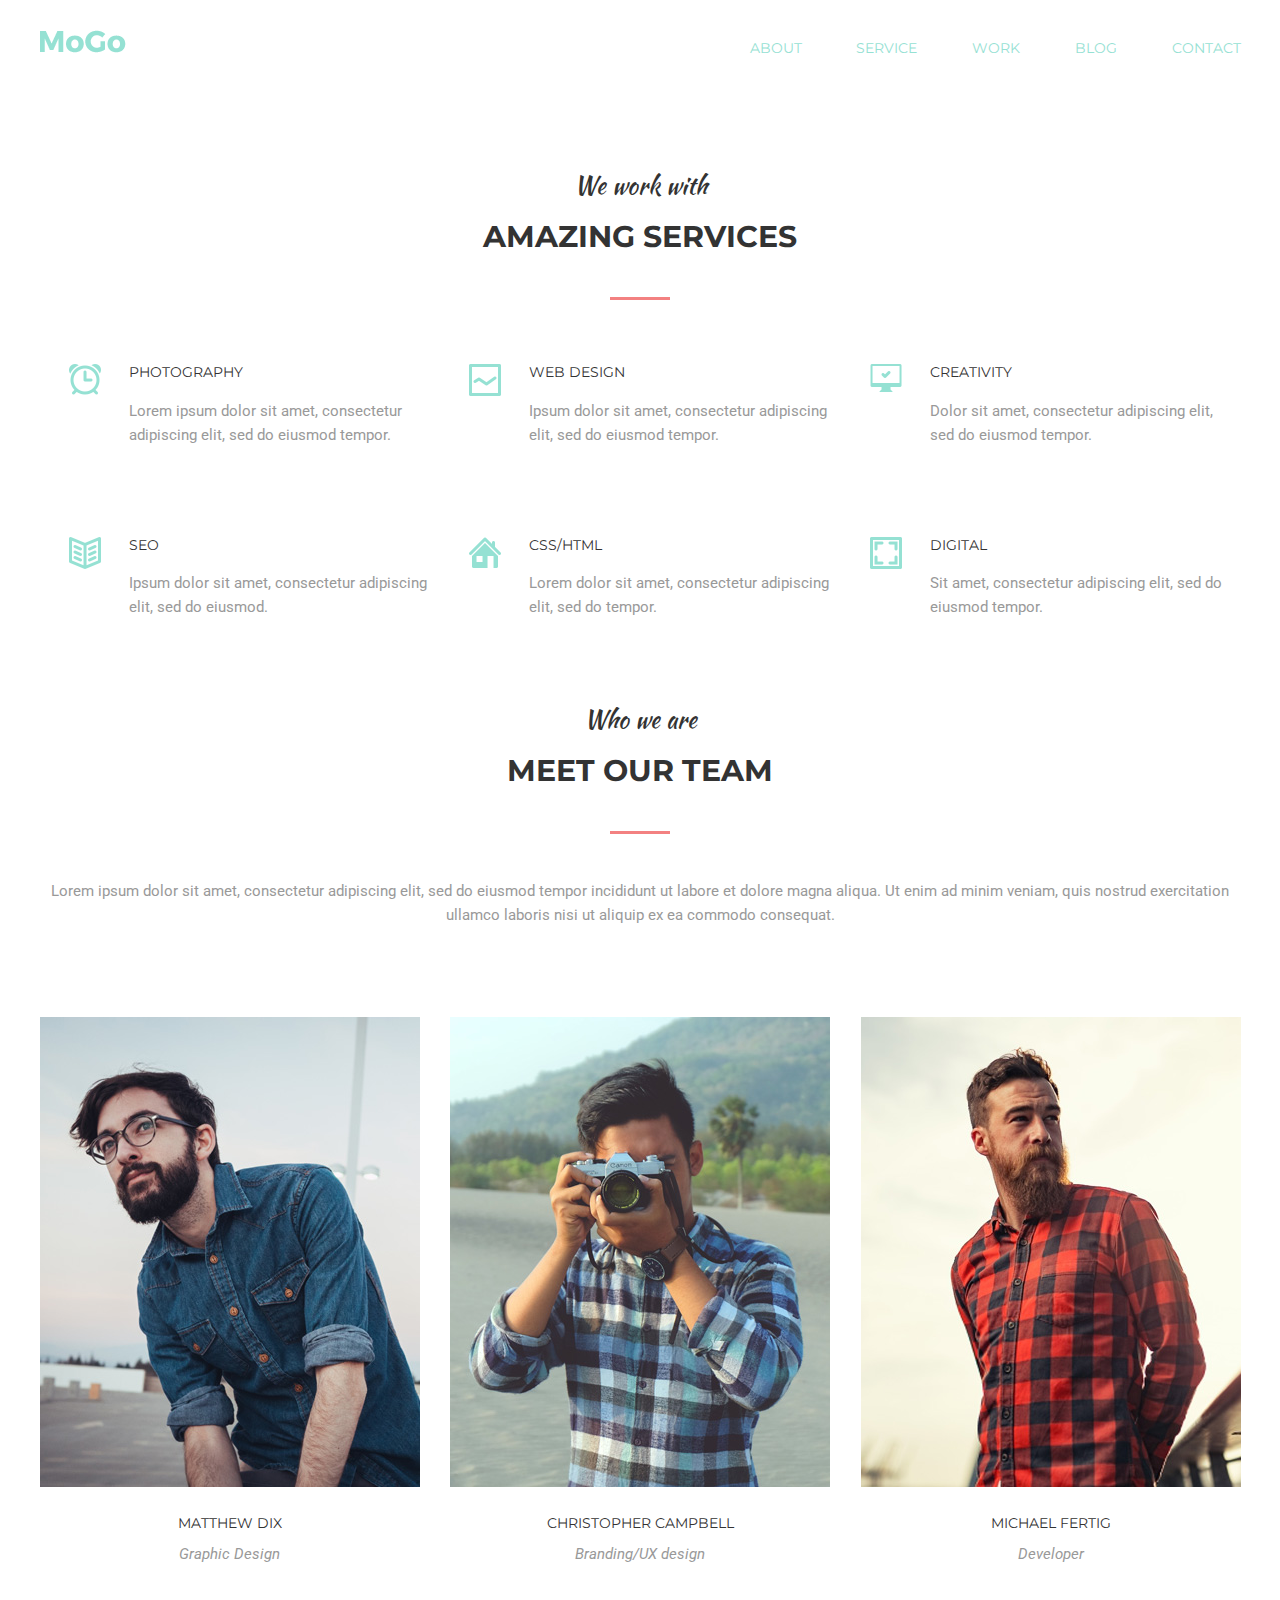
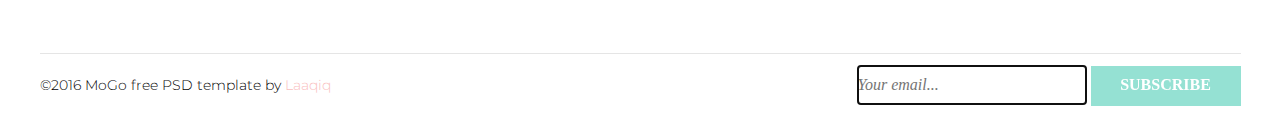
==== hw-06/index.html @ 039f33b3 "HW-06" ====
<!DOCTYPE html>
<html lang="en">

<head>
    <meta charset="UTF-8">
    <meta name="viewport" content="width=device-width, initial-scale=1.0">
    <meta http-equiv="X-UA-Compatible" content="ie=edge">
    <title>HW-06</title>
    <link rel="stylesheet" href="css/normalize.css">
    <link rel="stylesheet" href="css/styles.css">
    <link href="https://fonts.googleapis.com/css?family=Montserrat:400,700&display=swap" rel="stylesheet">
    <link href="https://fonts.googleapis.com/css?family=Kaushan+Script&display=swap" rel="stylesheet">
    <link href="https://fonts.googleapis.com/css?family=Roboto:400,700&display=swap" rel="stylesheet">
</head>

<body>
    <header class="container">
        <nav class="navigation ">
            <img src="img/logo/logo.png" alt="logo site" class="logo" width="86px" height="23px">
            <ul class="menu">
                <li class="menu-item">
                    <a href="#" class="menu-item-link">About</a>
                </li>
                <li class="menu-item">
                    <a href="#" class="menu-item-link">service</a>
                </li>
                <li class="menu-item">
                    <a href="#" class="menu-item-link">work</a>
                </li>
                <li class="menu-item">
                    <a href="#" class="menu-item-link">blog</a>
                </li>
                <li class="menu-item">
                    <a href="#" class="menu-item-link">contact</a>
                </li>
            </ul>
        </nav>
    </header>
    <main class="main_site">
        <section class="service container">
            <p class="service_index">
                We work with
            </p>
            <h2 class="serv_name">
                Amazing Services
            </h2>
            <ul class="serv_table">
                <li class="serv_list">
                    <h3 class="serv_item">
                        Photography
                    </h3>
                    <p class="serv_description">
                        Lorem ipsum dolor sit amet, consectetur adipiscing elit, sed do eiusmod tempor.
                    </p>
                </li>
                <li class="serv_list">
                    <h3 class="serv_item">
                        Web Design
                    </h3>
                    <p class="serv_description">
                        Ipsum dolor sit amet, consectetur adipiscing elit, sed do eiusmod tempor.
                    </p>
                </li>
                <li class="serv_list">
                    <h3 class="serv_item">
                        Creativity
                    </h3>
                    <p class="serv_description">
                        Dolor sit amet, consectetur adipiscing elit, sed do eiusmod tempor.
                    </p>
                </li>
                <li class="serv_list">
                    <h3 class="serv_item">
                        seo
                    </h3>
                    <p class="serv_description">
                        Ipsum dolor sit amet, consectetur adipiscing elit, sed do eiusmod.
                    </p>
                </li>
                <li class="serv_list">
                    <h3 class="serv_item">
                        Css/Html
                    </h3>
                    <p class="serv_description">
                        Lorem dolor sit amet, consectetur adipiscing elit, sed do tempor.
                    </p>
                </li>
                <li class="serv_list">
                    <h3 class="serv_item">
                        digital
                    </h3>
                    <p class="serv_description">
                        Sit amet, consectetur adipiscing elit, sed do eiusmod tempor. </p>
                </li>
            </ul>

        </section>


        <section class="team container">
            <p class="service_index">
                Who we are
            </p>
            <h2 class="serv_name">
                Meet our team
            </h2>
            <p class="team_notation">
                Lorem ipsum dolor sit amet, consectetur adipiscing elit, sed do eiusmod tempor incididunt ut labore et
                dolore magna aliqua. Ut enim ad minim veniam, quis nostrud exercitation ullamco laboris nisi ut aliquip
                ex ea commodo consequat.
            </p>

            <ul class="list_workers">
                <li class="workers">
                    <div class="cards_workers">
                        <img class="people-photo" src="img/section_team/people/people_380_470_1.jpg" alt="photo"
                            width="380" height="470">
                        <div class="overlay_social">
                            <ul class="social_list">
                                <li class="icons_social">
                                    <a href="#" class="social_link facebook"></a>
                                </li>
                                <li class="icons_social">
                                    <a href="#" class="social_link twitter"></a>
                                </li>
                                <li class="icons_social">
                                    <a href="#" class="social_link pinterest"></a>
                                </li>
                                <li class="icons_social">
                                    <a href="#" class="social_link instagram"></a>
                                </li>
                            </ul>
                        </div>


                    </div>
                    <p class="name">matthew dix</p>
                    <p class="position">Graphic Design</p>
                </li>

                <li class="workers">
                    <div class="cards_workers">
                        <img class="people-photo" src="img/section_team/people/people_380_470_2.jpg" alt="photo"
                            width="380" height="470">
                        <div class="overlay_social">
                            <ul class="social_list">
                                <li class="icons_social">
                                    <a href="#" class="social_link facebook"></a>
                                </li>
                                <li class="icons_social">
                                    <a href="#" class="social_link twitter"></a>
                                </li>
                                <li class="icons_social">
                                    <a href="#" class="social_link pinterest"></a>
                                </li>
                                <li class="icons_social">
                                    <a href="#" class="social_link instagram"></a>
                                </li>
                            </ul>
                        </div>


                    </div>
                    <p class="name">Christopher Campbell</p>
                    <p class="position">Branding/UX design</p>
                </li>

                <li class="workers">
                    <div class="cards_workers">
                        <img class="people-photo" src="img/section_team/people/people_380_470_3.jpg" alt="photo"
                            width="380" height="470">
                        <div class="overlay_social">
                            <ul class="social_list">
                                <li class="icons_social">
                                    <a href="#" class="social_link facebook"></a>
                                </li>
                                <li class="icons_social">
                                    <a href="#" class="social_link twitter"></a>
                                </li>
                                <li class="icons_social">
                                    <a href="#" class="social_link pinterest"></a>
                                </li>
                                <li class="icons_social">
                                    <a href="#" class="social_link instagram"></a>
                                </li>
                            </ul>
                        </div>


                    </div>
                    <p class="name">Michael Fertig </p>
                    <p class="position">Developer</p>
                </li>
            </ul>
        </section>
    </main>

      <footer class="footer_info container">
            <div class="ligal">
                <p class="ligal_info">&#169;2016 MoGo free PSD template by
                    <a href="#" class="ligal_name">Laaqiq</a>
                  </p>
            </div>
            <div class="fit_back">
                <form class="form_mail" action="#" method="GET">
                    <input class="mail_password" autofocus required
                     placeholder="Your email...">
                    
                    <button class="send_btn" type="submit">
                        subscribe</button>
                  </form>
            </div>
        </footer>
</body>


</html>
---- hw-06/css/styles.css ----
/*================== PATERNS ==========================*/

html {
    box-sizing: border-box;
}

*,
*::after,
*::before {
    margin: 0;
    padding: 0;
    box-sizing: inherit;
}

img {
    display: block;
}

.container {
    width: 1201px;
    margin: 0 auto;
    margin-bottom: 87px;
}

/* ============= HEADER ========================== */
.navigation {
    min-height: 85px;
    display: flex;
    justify-content: space-between;
    align-items: baseline;
    padding-top: 30px;
}

.menu {
    width: 491px;
    display: flex;
    justify-content: space-between;
}

.menu-item {
    list-style: none;

}

.menu-item::after {
    display: block;
    content: '';

    background-color: rgba(243, 129, 129, 0);
    transition: all 200ms linear;

}

.menu-item:hover::after {
    display: block;
    content: '';
    margin-top: 12px;
    width: 100%;
    height: 3px;
    background-color: rgba(243, 129, 129, 1);
}

.menu-item:hover .menu-item-link {
    color: #f38181;
}

/* ======= SECTION Amazing Services ============ */

.service_index {
    margin-bottom: 18px;
}

.serv_name::after {
    display: block;
    content: '';
    margin: 0 auto;
    width: 60px;
    height: 3px;
    background-color: #f38181;
    margin-top: 42px;
}

.serv_table {
    width: 1201px;
    display: flex;
    justify-content: space-around;
    flex-wrap: wrap;
    list-style: none;
    margin-top: 64px;
}

.serv_description {
    margin-top: 18px;
}


.serv_list {
    position: relative;
    width: 383px;
    padding-left: 81px;
    margin-bottom: 90px;
}

.serv_list:nth-last-child(-n + 3) {
    margin-bottom: 0;
}

.serv_list:nth-child(1) .serv_item:before {
    position: absolute;
    top: 0;
    left: 21px;
    width: 32px;
    height: auto;
    content: url(../img/section_service/alarm.png);
}

.serv_list:nth-child(2) .serv_item:before {
    position: absolute;
    top: 0;
    left: 21px;
    width: 32px;
    height: auto;
    content: url(../img/section_service/graph.png);
}


.serv_list:nth-child(3) .serv_item:before {
    position: absolute;
    top: 0;
    left: 21px;
    width: 32px;
    height: auto;
    content: url(../img/section_service/computer.png);
}

.serv_list:nth-child(4) .serv_item:before {
    position: absolute;
    top: 0;
    left: 21px;
    width: 32px;
    height: auto;
    content: url(../img/section_service/book.png);
}

.serv_list:nth-child(5) .serv_item:before {
    position: absolute;
    top: 0;
    left: 21px;
    width: 32px;
    height: auto;
    content: url(../img/section_service/home.png);
}

.serv_list:nth-child(6) .serv_item:before {
    position: absolute;
    top: 0;
    left: 21px;
    width: 32px;
    height: auto;
    content: url(../img/section_service/image.png);
}


/*=========== SECTION TEAM =============================== */

.team_notation {
    margin-bottom: 90px;
}

.list_workers {
    list-style: none;
    display: flex;
    justify-content: space-between;
    flex-wrap: wrap;
    list-style: none;
    text-align: center;
}

.cards_workers {
    position: relative;
    margin-bottom: 28px;
    transition: all 200ms linear;
}

.overlay_social {
    position: absolute;
    top: 0;
    left: 0;
    width: 380px;
    height: 470px;
    background-image: linear-gradient(0deg,
            rgba(252, 227, 138, 0.7) 0%,
            rgba(243, 129, 129, 0.7) 100%);
    opacity: 0;

}

.cards_workers:hover .overlay_social {
    opacity: 1;
}

.cards_workers:hover {
    opacity: 1;
    transform: translate(-10px, -10px);
    box-shadow: 10px 10px #95e1d3;
}

.social_list {
    top: 50%;
    left: 50%;
    transform: translate(-50%, -50%);
    position: absolute;
    list-style: none;
    display: flex;
    justify-content: center;
}

.icons_social {
    width: 55px;
    height: 56px;
    margin-left: 1px;
    
}

.social_link {
    display: block;
    width: 55px;
    height: 56px;
    background-color: #fce38a;
    background-position: center;
    background-repeat: no-repeat;
    margin-right: 1px;
    transition: all 200ms linear;
    
}

.social_link:hover {

    background-color: #95e1d3;

}

.facebook {
    background-image: url(../img/section_team/social/facebook.png);
}

.twitter {
    background-image: url(../img/section_team/social/twitter.png);
}

.pinterest {
    background-image: url(../img/section_team/social/pinterest.png);
}

.instagram {
    background-image: url(../img/section_team/social/instagram.png);
}


/*===================  FOOTER ====================*/

.footer_info {
    display: flex;
    justify-content: space-between;
    align-items: center;
    min-height: 64px;
    border-top: 1px solid #e5e5e5;
    margin-bottom: 0;
}

.ligal_info {
    font-family: 'Montserrat', sans-serif;
    font-size: 14px;
    font-weight: 300;
}

.ligal_name {
    color: #f9c0c0;
    text-decoration: none;
}

.mail_password  {
    height: 40px;
    width: 230px;
    font-style: italic;
    border: 1px solid #e5e5e5;
}

.mail_item::placeholder {
    color: #b3b3b3;
}

.send_btn {
    height: 40px;
    width: 150px;
    border: none;
    color: #ffffff;
    font-weight: 700;
    cursor: pointer;
    text-transform: uppercase;
    background-color: #95e1d3;
}


/* === FONTS : size, family, text-transform, color, text-decoration =====*/


.menu-item-link {
    font-size: 14px;
    font-family: "Montserrat";
    color: #95e1d3;
    text-transform: uppercase;
    line-height: 1.2;
    text-decoration: none;
    transition: all 200ms linear;
}


.service_index {

    font-size: 24px;
    font-family: 'Kaushan Script', cursive;
    color: rgb(51, 51, 51);
    line-height: 1.2;
    text-align: center;

}

.serv_name {

    font-size: 30px;
    font-family: "Montserrat";
    color: rgb(51, 51, 51);
    font-weight: bold;
    text-transform: uppercase;
    line-height: 1.2;
    text-align: center;
}

.serv_item {

    font-size: 14px;
    font-family: "Montserrat";
    color: rgb(51, 51, 51);
    text-transform: uppercase;
    font-weight: 400;
    line-height: 1.2;
    text-align: left;

}

.serv_description {

    font-size: 15px;
    font-family: "Roboto", sans-serif;
    color: rgb(153, 153, 153);
    line-height: 1.6;
    text-align: left;
}

.team_notation {
    margin-top: 45px;
    font-size: 15px;
    font-family: "Roboto";
    color: rgb(153, 153, 153);
    line-height: 1.6;
    text-align: center;

}

.name {

    font-size: 14px;
    font-family: "Montserrat";
    color: rgb(51, 51, 51);
    text-transform: uppercase;
    line-height: 1.2;
    margin-bottom: 10px;
}

.position {
    font-size: 15px;
    font-family: "Roboto";
    color: rgb(153, 153, 153);
    font-style: italic;
    line-height: 1.6;

}
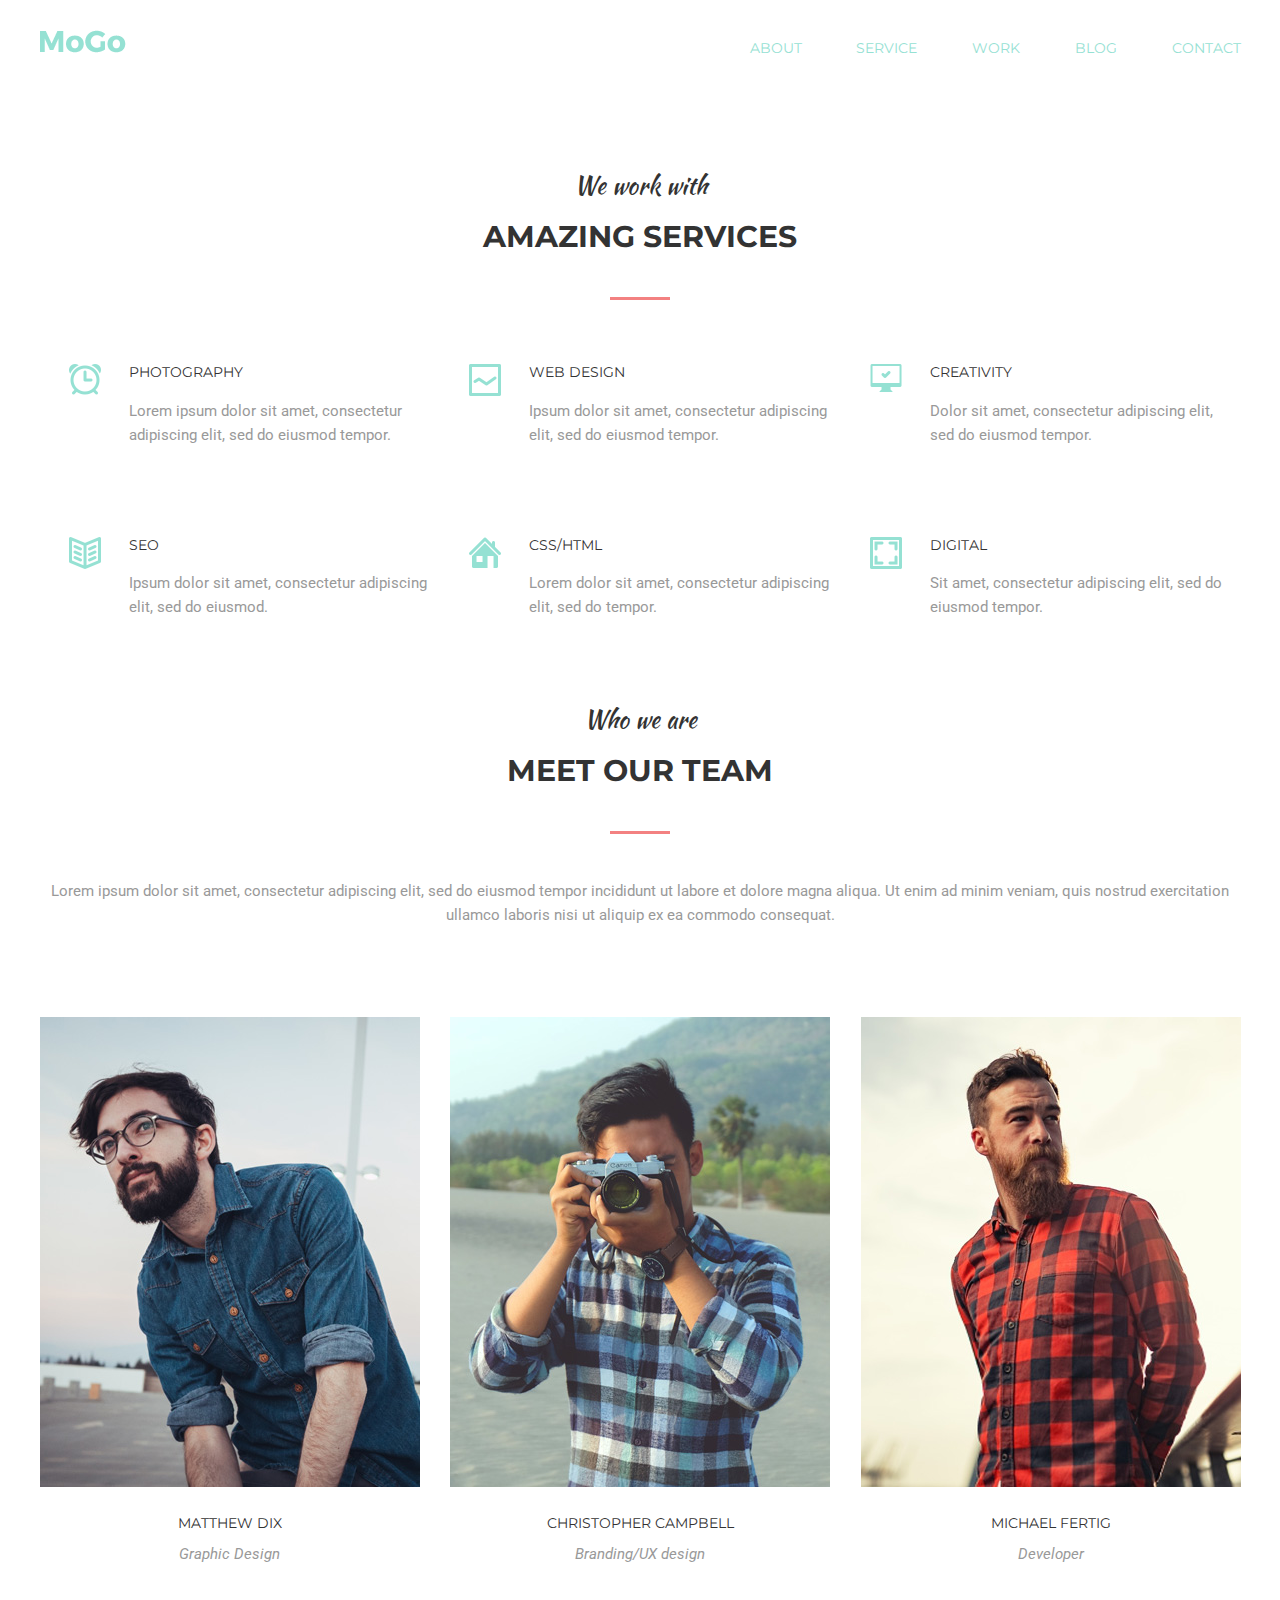
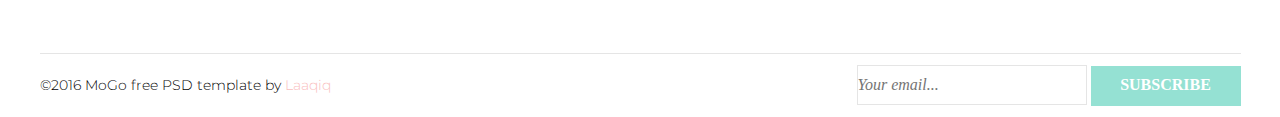
==== commit 8298a8b2: "HW6 ligal" ====
--- a/hw-06/index.html
+++ b/hw-06/index.html
@@ -203,7 +203,7 @@
             </div>
             <div class="fit_back">
                 <form class="form_mail" action="#" method="GET">
-                    <input class="mail_password" autofocus required
+                    <input class="mail_password" required
                      placeholder="Your email...">
                     
                     <button class="send_btn" type="submit">
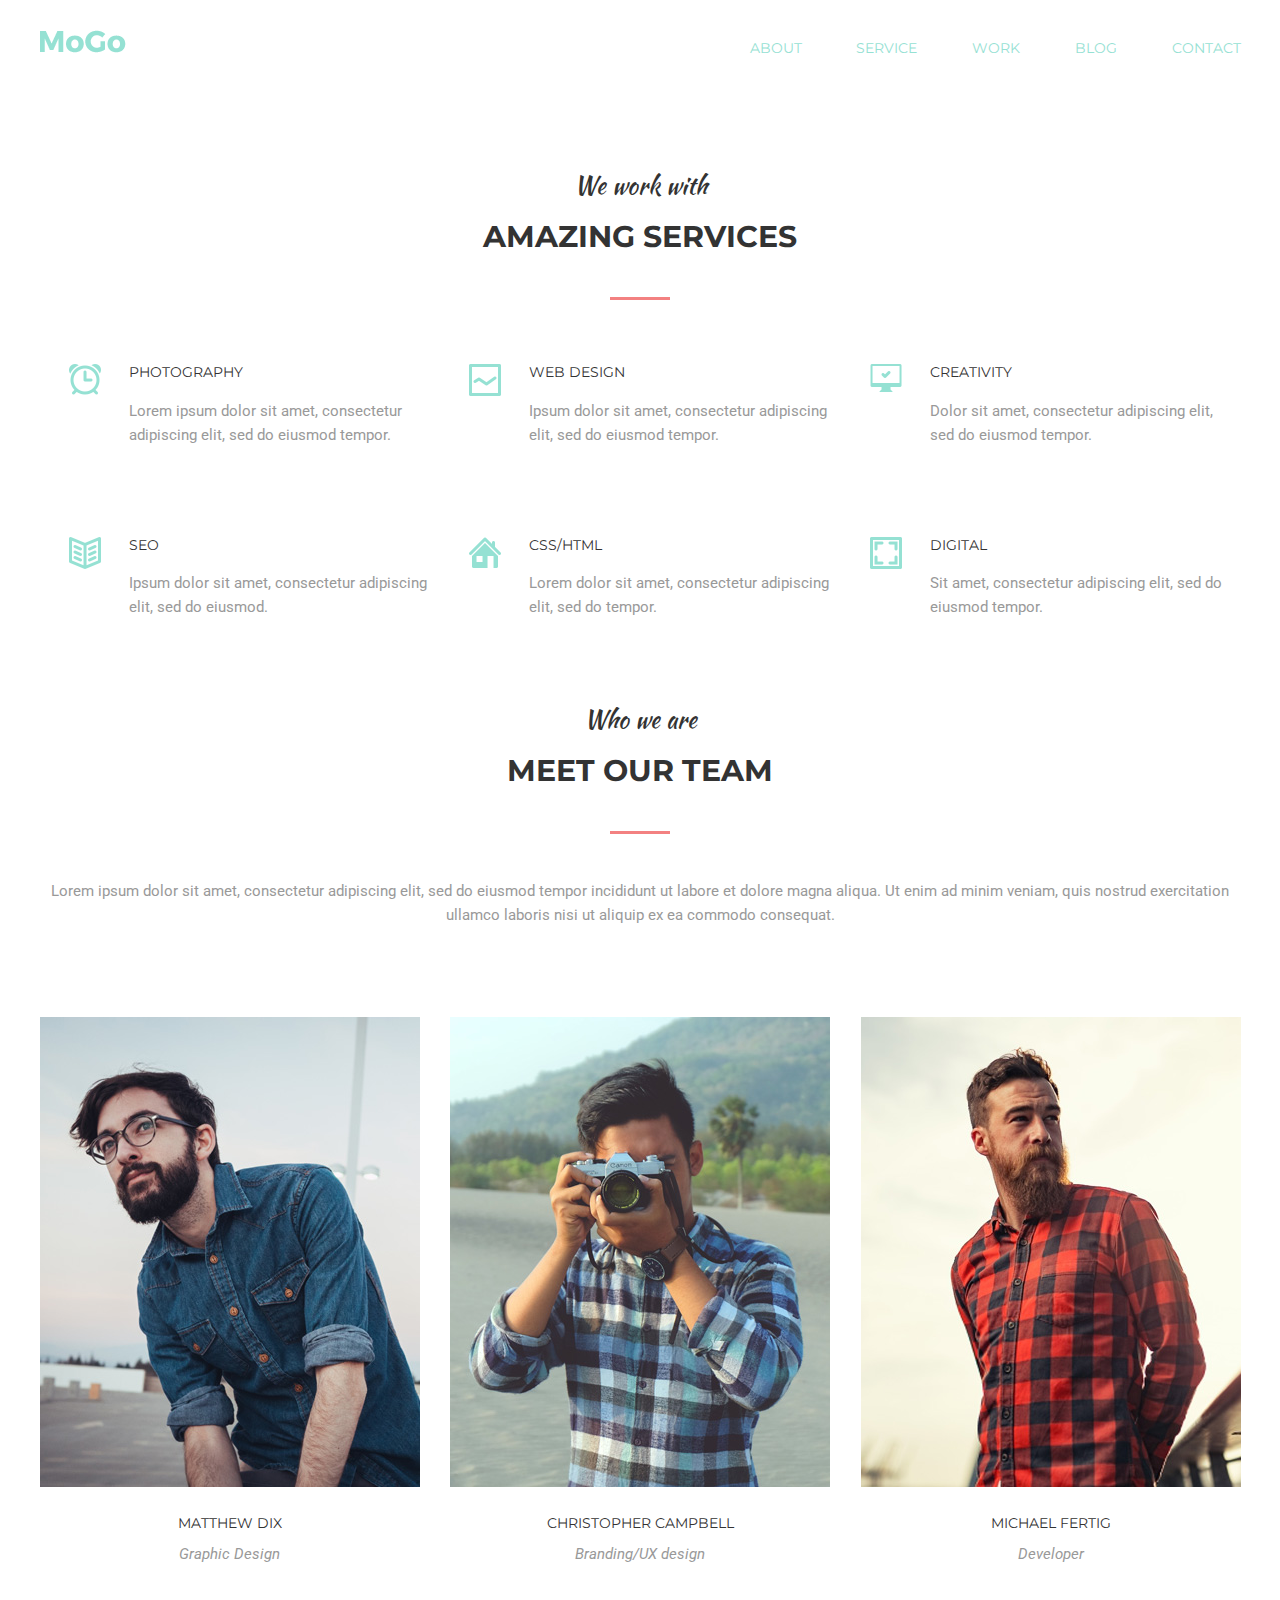
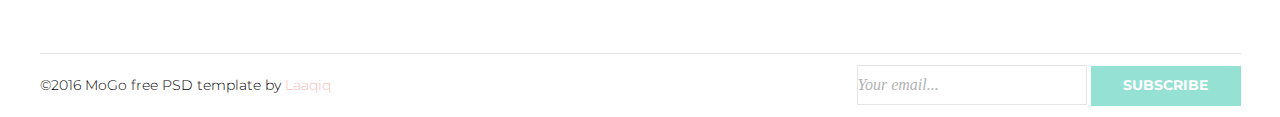
==== commit 081bf2d7: "subscribe edit font" ====
--- a/hw-06/index.html
+++ b/hw-06/index.html
@@ -203,11 +203,8 @@
             </div>
             <div class="fit_back">
                 <form class="form_mail" action="#" method="GET">
-                    <input class="mail_password" required
-                     placeholder="Your email...">
-                    
-                    <button class="send_btn" type="submit">
-                        subscribe</button>
+                    <input class="mail_password" placeholder="Your email...">
+                    <button class="send_btn" type="submit">subscribe</button>
                   </form>
             </div>
         </footer>
--- a/hw-06/css/styles.css
+++ b/hw-06/css/styles.css
@@ -219,7 +219,7 @@
     width: 55px;
     height: 56px;
     margin-left: 1px;
-    
+
 }
 
 .social_link {
@@ -231,7 +231,7 @@
     background-repeat: no-repeat;
     margin-right: 1px;
     transition: all 200ms linear;
-    
+
 }
 
 .social_link:hover {
@@ -279,14 +279,14 @@
     text-decoration: none;
 }
 
-.mail_password  {
+.mail_password {
     height: 40px;
     width: 230px;
     font-style: italic;
     border: 1px solid #e5e5e5;
 }
 
-.mail_item::placeholder {
+.mail_password::placeholder {
     color: #b3b3b3;
 }
 
@@ -294,11 +294,17 @@
     height: 40px;
     width: 150px;
     border: none;
-    color: #ffffff;
-    font-weight: 700;
-    cursor: pointer;
-    text-transform: uppercase;
     background-color: #95e1d3;
+    font-size: 14px;
+    font-family: "Montserrat", sans-serif;
+    color: rgb(255, 255, 255);
+    font-weight: bold;
+    text-transform: uppercase;
+    line-height: 1.2;
+    text-align: center;
+
+
+
 }
 
 
